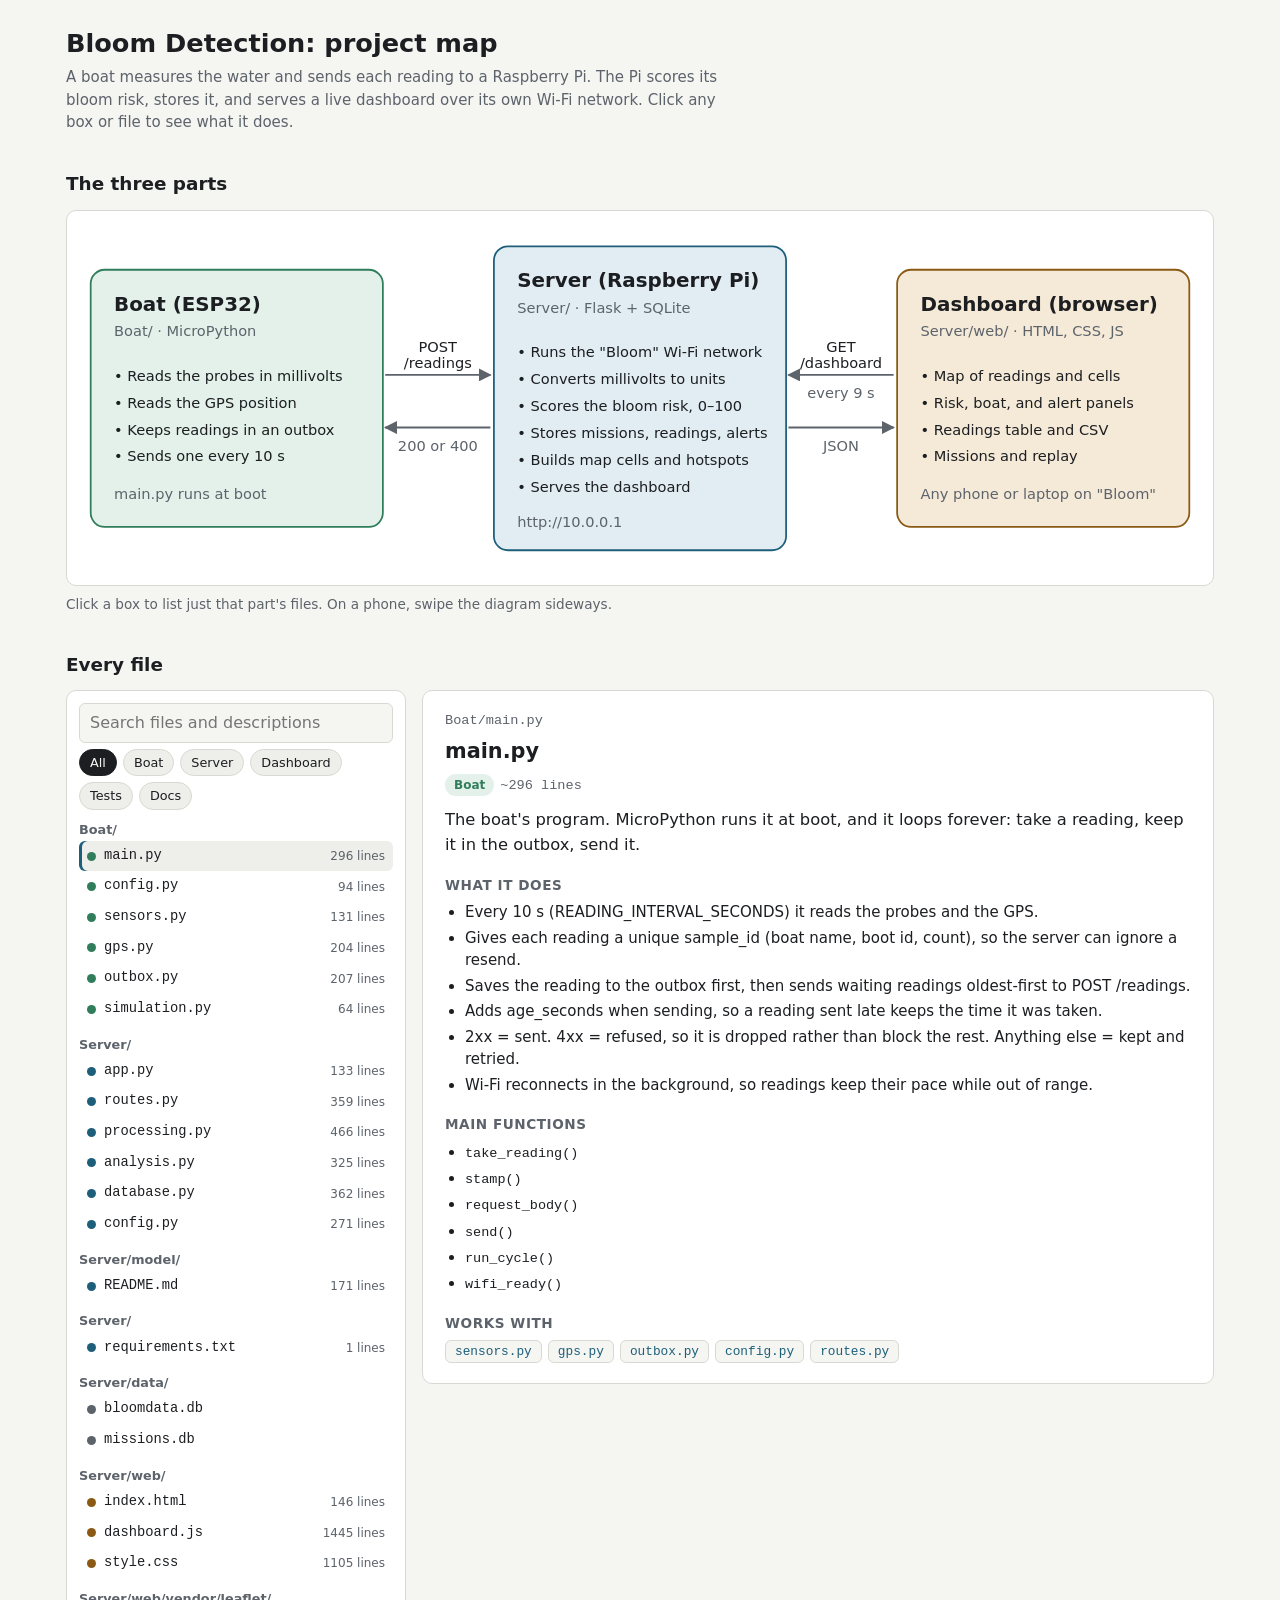
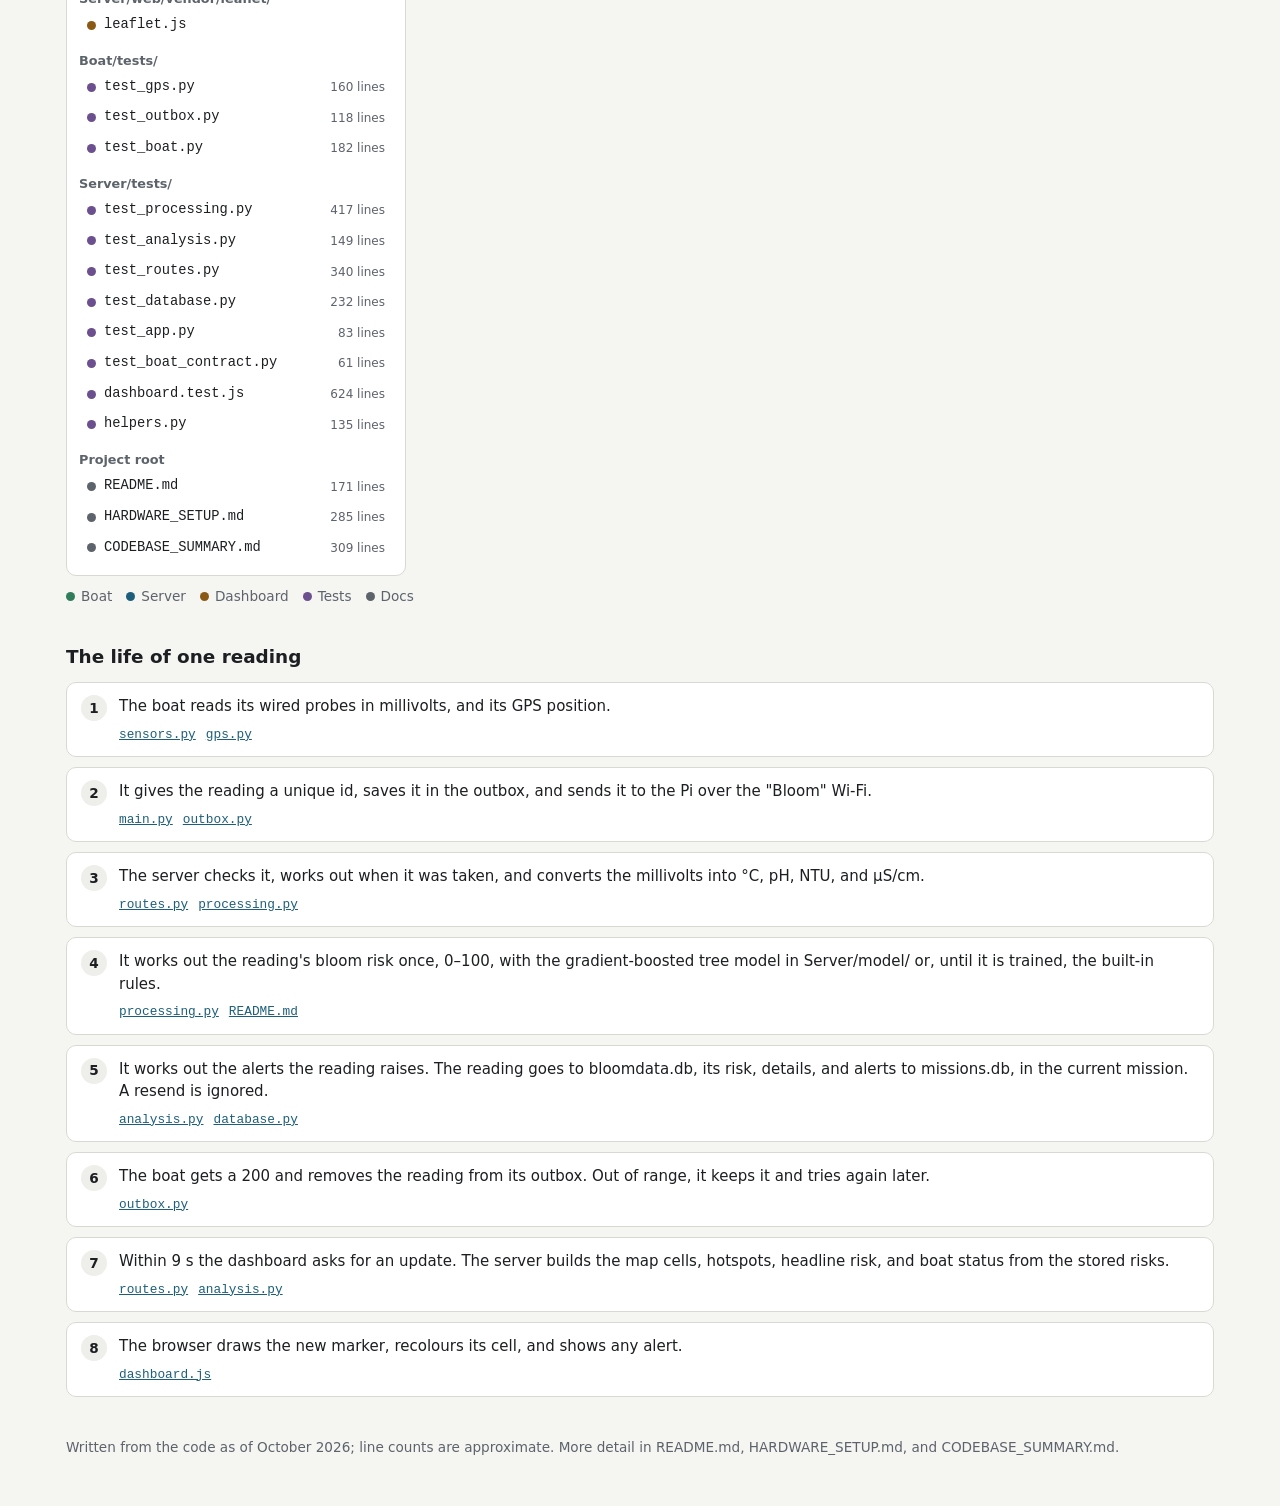
==== project-structure.html @ 7b78dfbe "Initial commit" ====
<!doctype html>
<html lang="en">
<head>
<meta charset="utf-8">
<meta name="viewport" content="width=device-width, initial-scale=1">
<meta name="color-scheme" content="light dark">
<title>Bloom Detection Map</title>
<style>
:root {
    --bg: #f5f5f2;
    --surface: #ffffff;
    --surface-2: #eeeeea;
    --text: #1c1e21;
    --muted: #5d636b;
    --line: #d9d9d3;
    --accent: #1d5f7a;
    --boat: #2f7d5b;
    --boat-bg: #e3f1ea;
    --server: #1d5f7a;
    --server-bg: #e1edf3;
    --front: #8a5a14;
    --front-bg: #f5ead8;
    --test: #6b4f8f;
    --test-bg: #ece6f3;
    --doc: #5d636b;
    --doc-bg: #ececea;
    --warn: #a33b32;
}
@media (prefers-color-scheme: dark) {
    :root {
        --bg: #16181b;
        --surface: #1f2226;
        --surface-2: #2a2e33;
        --text: #e7e8ea;
        --muted: #9aa1a9;
        --line: #353a40;
        --accent: #6fb3d2;
        --boat: #6cc49b;
        --boat-bg: #1d3329;
        --server: #6fb3d2;
        --server-bg: #1b2d36;
        --front: #e0ae62;
        --front-bg: #372b19;
        --test: #b79be0;
        --test-bg: #2c2538;
        --doc: #aab0b7;
        --doc-bg: #2a2d31;
        --warn: #e8857c;
    }
}
* { box-sizing: border-box; }
body {
    margin: 0;
    background: var(--bg);
    color: var(--text);
    font: 15px/1.5 system-ui, -apple-system, "Segoe UI", Roboto, sans-serif;
}
main { max-width: 1180px; margin: 0 auto; padding: 24px 16px 48px; }
h1 { font-size: 1.6rem; margin: 0 0 4px; }
h2 { font-size: 1.15rem; margin: 36px 0 12px; }
p.lead { color: var(--muted); margin: 0; max-width: 70ch; }
code { font-family: ui-monospace, "Cascadia Code", Consolas, monospace; font-size: 0.9em; }

/* System diagram */
.diagram {
    background: var(--surface);
    border: 1px solid var(--line);
    border-radius: 10px;
    padding: 12px;
    overflow-x: auto;
}
.diagram svg { width: 100%; height: auto; display: block; }
.diagram .node { cursor: pointer; }
.diagram .node rect { stroke-width: 1.5; transition: stroke-width 0.15s; }
.diagram .node:hover rect, .diagram .node:focus rect { stroke-width: 3; }
.diagram .node:focus { outline: none; }
.diagram text { font-family: system-ui, sans-serif; }
.diagram .title { font-size: 17px; font-weight: 600; fill: var(--text); }
.diagram .sub { font-size: 12.5px; fill: var(--muted); }
.diagram .label { font-size: 12.5px; fill: var(--text); }
.diagram .arrow { stroke: var(--muted); stroke-width: 1.6; fill: none; }
.hint { color: var(--muted); font-size: 0.85rem; margin: 8px 0 0; }

/* Explorer */
.explorer {
    display: grid;
    grid-template-columns: minmax(260px, 340px) 1fr;
    gap: 16px;
    align-items: start;
}
.tree, .detail {
    background: var(--surface);
    border: 1px solid var(--line);
    border-radius: 10px;
}
.tree { padding: 12px; }
.tree-tools { display: flex; flex-wrap: wrap; gap: 6px; margin-bottom: 10px; }
.tree-tools input {
    flex: 1 1 100%;
    font: inherit;
    font-size: 16px;
    padding: 7px 10px;
    border: 1px solid var(--line);
    border-radius: 6px;
    background: var(--bg);
    color: var(--text);
}
.filters { display: flex; flex-wrap: wrap; gap: 6px; }
.chip {
    font: inherit;
    font-size: 0.8rem;
    padding: 3px 10px;
    border-radius: 999px;
    border: 1px solid var(--line);
    background: var(--surface-2);
    color: var(--text);
    cursor: pointer;
}
.chip[aria-pressed="true"] { background: var(--text); color: var(--bg); border-color: var(--text); }
.folder { margin: 10px 0 2px; font-size: 0.8rem; font-weight: 600; color: var(--muted); }
.folder:first-child { margin-top: 0; }
.file {
    display: flex;
    align-items: center;
    gap: 8px;
    width: 100%;
    text-align: left;
    font: inherit;
    font-size: 0.92rem;
    padding: 5px 8px;
    border: 0;
    border-radius: 6px;
    background: none;
    color: var(--text);
    cursor: pointer;
}
.file:hover { background: var(--surface-2); }
.file[aria-current="true"] { background: var(--surface-2); box-shadow: inset 3px 0 0 var(--accent); }
.file .name { font-family: ui-monospace, Consolas, monospace; font-size: 0.86rem; flex: 1; }
.file .lines { color: var(--muted); font-size: 0.75rem; }
.dot { width: 9px; height: 9px; border-radius: 50%; flex: none; }
.empty { color: var(--muted); font-size: 0.9rem; padding: 8px; }

.detail { padding: 20px 22px; position: sticky; top: 12px; }
.detail .path { font-family: ui-monospace, Consolas, monospace; font-size: 0.85rem; color: var(--muted); word-break: break-all; }
.detail h3 { margin: 4px 0 6px; font-size: 1.3rem; }
.tag {
    display: inline-block;
    font-size: 0.75rem;
    font-weight: 600;
    padding: 2px 9px;
    border-radius: 999px;
    margin-right: 6px;
}
.detail .summary { font-size: 1.02rem; margin: 12px 0; }
.detail h4 { margin: 18px 0 6px; font-size: 0.85rem; text-transform: uppercase; letter-spacing: 0.04em; color: var(--muted); }
.detail ul { margin: 0; padding-left: 20px; }
.detail li { margin: 3px 0; }
.links { display: flex; flex-wrap: wrap; gap: 6px; }
.links button {
    font-family: ui-monospace, Consolas, monospace;
    font-size: 0.8rem;
    padding: 3px 9px;
    border-radius: 6px;
    border: 1px solid var(--line);
    background: var(--bg);
    color: var(--accent);
    cursor: pointer;
}
.note { border-left: 3px solid var(--warn); padding: 6px 10px; background: var(--surface-2); border-radius: 0 6px 6px 0; font-size: 0.92rem; margin-top: 14px; }

/* Journey */
.journey { list-style: none; margin: 0; padding: 0; display: grid; gap: 10px; counter-reset: step; }
.journey li {
    counter-increment: step;
    background: var(--surface);
    border: 1px solid var(--line);
    border-radius: 10px;
    padding: 12px 14px 12px 52px;
    position: relative;
}
.journey li::before {
    content: counter(step);
    position: absolute;
    left: 14px;
    top: 12px;
    width: 26px;
    height: 26px;
    border-radius: 50%;
    display: grid;
    place-items: center;
    font-weight: 600;
    font-size: 0.85rem;
    background: var(--surface-2);
}
.journey .where { margin-top: 4px; }
.journey .where button {
    font-family: ui-monospace, Consolas, monospace;
    font-size: 0.8rem;
    border: 0;
    padding: 0;
    background: none;
    color: var(--accent);
    cursor: pointer;
    text-decoration: underline;
    margin-right: 10px;
}

.legend { display: flex; flex-wrap: wrap; gap: 14px; margin-top: 10px; font-size: 0.85rem; color: var(--muted); }
.legend span { display: inline-flex; align-items: center; gap: 6px; }

footer { margin-top: 40px; color: var(--muted); font-size: 0.85rem; }

@media (max-width: 760px) {
    .diagram svg { min-width: 720px; }
    .explorer { grid-template-columns: 1fr; }
    .detail { position: static; padding: 16px; }
    .journey li { padding-left: 46px; }
}
</style>
</head>
<body>
<main>
    <h1>Bloom Detection: project map</h1>
    <p class="lead">A boat measures the water and sends each reading to a Raspberry Pi. The Pi scores its bloom risk, stores it, and serves a live dashboard over its own Wi-Fi network. Click any box or file to see what it does.</p>

    <h2>The three parts</h2>
    <div class="diagram">
        <svg viewBox="0 0 960 300" role="img" aria-label="The boat posts readings to the Raspberry Pi server; the browser asks the server for the dashboard">
            <defs>
                <marker id="arrowhead" viewBox="0 0 10 10" refX="9" refY="5" markerWidth="7" markerHeight="7" orient="auto-start-reverse">
                    <path d="M0,0 L10,5 L0,10 z" fill="var(--muted)"></path>
                </marker>
            </defs>

            <g class="node" data-part="boat" tabindex="0" role="button" aria-label="Show the boat's files">
                <rect x="10" y="40" width="250" height="220" rx="12" fill="var(--boat-bg)" stroke="var(--boat)"></rect>
                <text x="30" y="75" class="title">Boat (ESP32)</text>
                <text x="30" y="97" class="sub">Boat/ · MicroPython</text>
                <text x="30" y="135" class="label">• Reads the probes in millivolts</text>
                <text x="30" y="158" class="label">• Reads the GPS position</text>
                <text x="30" y="181" class="label">• Keeps readings in an outbox</text>
                <text x="30" y="204" class="label">• Sends one every 10 s</text>
                <text x="30" y="236" class="sub">main.py runs at boot</text>
            </g>

            <g class="node" data-part="server" tabindex="0" role="button" aria-label="Show the server's files">
                <rect x="355" y="20" width="250" height="260" rx="12" fill="var(--server-bg)" stroke="var(--server)"></rect>
                <text x="375" y="55" class="title">Server (Raspberry Pi)</text>
                <text x="375" y="77" class="sub">Server/ · Flask + SQLite</text>
                <text x="375" y="115" class="label">• Runs the "Bloom" Wi-Fi network</text>
                <text x="375" y="138" class="label">• Converts millivolts to units</text>
                <text x="375" y="161" class="label">• Scores the bloom risk, 0–100</text>
                <text x="375" y="184" class="label">• Stores missions, readings, alerts</text>
                <text x="375" y="207" class="label">• Builds map cells and hotspots</text>
                <text x="375" y="230" class="label">• Serves the dashboard</text>
                <text x="375" y="260" class="sub">http://10.0.0.1</text>
            </g>

            <g class="node" data-part="front" tabindex="0" role="button" aria-label="Show the dashboard's files">
                <rect x="700" y="40" width="250" height="220" rx="12" fill="var(--front-bg)" stroke="var(--front)"></rect>
                <text x="720" y="75" class="title">Dashboard (browser)</text>
                <text x="720" y="97" class="sub">Server/web/ · HTML, CSS, JS</text>
                <text x="720" y="135" class="label">• Map of readings and cells</text>
                <text x="720" y="158" class="label">• Risk, boat, and alert panels</text>
                <text x="720" y="181" class="label">• Readings table and CSV</text>
                <text x="720" y="204" class="label">• Missions and replay</text>
                <text x="720" y="236" class="sub">Any phone or laptop on "Bloom"</text>
            </g>

            <path class="arrow" d="M262,130 L352,130" marker-end="url(#arrowhead)"></path>
            <text x="307" y="110" class="label" text-anchor="middle">POST</text>
            <text x="307" y="124" class="label" text-anchor="middle">/readings</text>
            <path class="arrow" d="M352,175 L262,175" marker-end="url(#arrowhead)"></path>
            <text x="307" y="195" class="sub" text-anchor="middle">200 or 400</text>

            <path class="arrow" d="M697,130 L607,130" marker-end="url(#arrowhead)"></path>
            <text x="652" y="110" class="label" text-anchor="middle">GET</text>
            <text x="652" y="124" class="label" text-anchor="middle">/dashboard</text>
            <text x="652" y="150" class="sub" text-anchor="middle">every 9 s</text>
            <path class="arrow" d="M607,175 L697,175" marker-end="url(#arrowhead)"></path>
            <text x="652" y="195" class="sub" text-anchor="middle">JSON</text>
        </svg>
    </div>
    <p class="hint">Click a box to list just that part's files. On a phone, swipe the diagram sideways.</p>

    <h2>Every file</h2>
    <div class="explorer">
        <nav class="tree" aria-label="Project files">
            <div class="tree-tools">
                <input type="search" id="search" placeholder="Search files and descriptions" aria-label="Search files">
                <div class="filters" id="filters"></div>
            </div>
            <div id="fileList"></div>
        </nav>
        <article class="detail" id="detail" aria-live="polite"></article>
    </div>
    <div class="legend" id="legend"></div>

    <h2>The life of one reading</h2>
    <ol class="journey" id="journey"></ol>

    <footer>Written from the code as of October 2026; line counts are approximate. More detail in README.md, HARDWARE_SETUP.md, and CODEBASE_SUMMARY.md.</footer>
</main>

<script>
const PARTS = {
    boat: { label: "Boat", color: "var(--boat)", bg: "var(--boat-bg)" },
    server: { label: "Server", color: "var(--server)", bg: "var(--server-bg)" },
    front: { label: "Dashboard", color: "var(--front)", bg: "var(--front-bg)" },
    test: { label: "Tests", color: "var(--test)", bg: "var(--test-bg)" },
    doc: { label: "Docs", color: "var(--doc)", bg: "var(--doc-bg)" },
};

const FILES = [
    // Boat
    {
        path: "Boat/main.py", part: "boat", lines: 296,
        summary: "The boat's program. MicroPython runs it at boot, and it loops forever: take a reading, keep it in the outbox, send it.",
        details: [
            "Every 10 s (READING_INTERVAL_SECONDS) it reads the probes and the GPS.",
            "Gives each reading a unique sample_id (boat name, boot id, count), so the server can ignore a resend.",
            "Saves the reading to the outbox first, then sends waiting readings oldest-first to POST /readings.",
            "Adds age_seconds when sending, so a reading sent late keeps the time it was taken.",
            "2xx = sent. 4xx = refused, so it is dropped rather than block the rest. Anything else = kept and retried.",
            "Wi-Fi reconnects in the background, so readings keep their pace while out of range.",
        ],
        key: ["take_reading()", "stamp()", "request_body()", "send()", "run_cycle()", "wifi_ready()"],
        links: ["Boat/sensors.py", "Boat/gps.py", "Boat/outbox.py", "Boat/config.py", "Server/routes.py"],
    },
    {
        path: "Boat/config.py", part: "boat", lines: 94,
        summary: "Every boat setting, each with a comment, edited by hand before copying to the board.",
        details: [
            "DEVICE_NAME, the Wi-Fi network and password, SERVER_URL.",
            "How often to take a reading, HTTP and Wi-Fi timing, and how much of each interval may go on sending a backlog.",
            "How much the outbox may hold, and its batch size.",
            "PROBES: which probe is on which ADS1115 input (only connected probes are listed), and the ADC's range and speed.",
            "The GPS pins, and SIMULATE_HARDWARE for bench demos (ships False) with its pond-sized simulated track.",
        ],
        note: "GPS_RX_PIN and GPS_TX_PIN ship unset. Until they are set, readings have no position.",
        links: ["Boat/main.py", "Boat/sensors.py", "Boat/gps.py", "Server/config.py"],
    },
    {
        path: "Boat/sensors.py", part: "boat", lines: 131,
        summary: "The water probes: one millivolt value per wired probe, read through the ADS1115 boards.",
        details: [
            "Contains a small ADS1115 driver that starts one conversion and waits for it to finish.",
            "Reads each probe on its own: one that does not answer is left out of the reading (status \"partial\") instead of losing the rest.",
            "Never converts units; the server does that, so calibration never needs a reflash.",
        ],
        key: ["read_probes()", "ADS1115.read_volts()"],
        links: ["Boat/main.py", "Boat/config.py"],
    },
    {
        path: "Boat/gps.py", part: "boat", lines: 204,
        summary: "The GPS: turns NMEA sentences from the UART into a position.",
        details: [
            "Throws away data buffered since the last reading, and pieces lines split across reads back together.",
            "Accepts only GGA or RMC sentences with a valid checksum, a satellite lock, and in-range coordinates.",
            "A fix lost under a minute ago is reused and marked stale; after that, readings go without a position.",
            "Reports fix, stale, no_fix, or unavailable (pins not set, or the UART failed).",
        ],
        key: ["read_position()", "parse_sentence()"],
        links: ["Boat/main.py", "Boat/config.py"],
    },
    {
        path: "Boat/outbox.py", part: "boat", lines: 207,
        summary: "Readings saved on the board's flash until the server has them.",
        details: [
            "One JSON reading per line, oldest first.",
            "Sends a batch at a time (OUTBOX_BATCH_SIZE, 25), within a time budget, so a long backlog never delays new readings.",
            "Stops at the first failure and rewrites the file only after progress, to spare the flash.",
            "Capped at OUTBOX_MAX_BYTES (512 KB), dropping the oldest first.",
            "recover() repairs a rewrite cut short by a power cut.",
        ],
        key: ["add()", "send_all()", "count()", "recover()"],
        links: ["Boat/main.py"],
    },
    {
        path: "Boat/simulation.py", part: "boat", lines: 64,
        summary: "Fake probe voltages and a track wandering around a pond about 24 m across, for bench demos with no hardware.",
        details: ["Used only when SIMULATE_HARDWARE is True; the dashboard marks those readings as simulated.", "Where the track is, and how big, is set in Boat/config.py."],
        links: ["Boat/main.py"],
    },

    // Server
    {
        path: "Server/app.py", part: "server", lines: 133,
        summary: "Start here: the program that runs the server. On the Raspberry Pi it also runs the boat's Wi-Fi network.",
        details: [
            "sudo python3 Server/app.py on the Pi: names it rp (so the dashboard is also at http://rp.local) and creates the \"Bloom\" access point at 10.0.0.1, open unless BLOOM_WIFI_PASSWORD is set.",
            "python3 Server/app.py --dev on any computer: no network changes, and the dashboard at http://localhost:5000.",
            "Opens the database, loads the trained model (or the built-in rules), opens this run's mission, and serves routes.py.",
            "Takes the network down when it stops: Ctrl-C, systemctl stop, or the dashboard's Shut down button.",
        ],
        key: ["main()", "prepare()", "start_access_point()"],
        links: ["Server/routes.py", "Server/config.py", "Server/processing.py", "Server/database.py"],
    },
    {
        path: "Server/routes.py", part: "server", lines: 359,
        summary: "Every URL the boat and the dashboard use, and exactly what each one answers.",
        details: [
            "POST /readings: processing.py checks and scores the reading, analysis.py works out its alerts, database.py stores both.",
            "GET /dashboard (and /missions/<id>/dashboard): everything the dashboard shows, in one JSON document.",
            "GET /missions/<id>/replay/<reading>: the cells, hotspots, headline, and alerts as they stood at one reading, for replay.",
            "GET and POST /missions, POST /missions/end.",
            "GET /missions/<id>/readings.csv: every reading with its cell and raw millivolts, streamed.",
            "POST /alerts/<id>/acknowledge and /alerts/acknowledge.",
            "GET /model, POST /model/reload, POST /shutdown.",
            "GET /config.js: the dashboard's settings from config.py, loaded by the page before dashboard.js.",
            "Every error comes back as JSON.",
        ],
        key: ["post_reading()", "get_dashboard()", "dashboard_document()", "csv_lines()"],
        links: ["Server/processing.py", "Server/analysis.py", "Server/database.py", "Server/web/dashboard.js"],
    },
    {
        path: "Server/processing.py", part: "server", lines: 466,
        summary: "Everything that happens to a reading when it arrives: checked, converted to units, and scored, once.",
        details: [
            "Refuses a payload it cannot use with HTTP 400 and the reason.",
            "Converts millivolts into °C, pH, NTU, and µS/cm (and mg/L for nitrate and ammonium once wired). The time it was taken is now minus age_seconds.",
            "The bloom risk, 0–100: from the trained model in Server/model/ when there is one, else from the built-in rules.",
            "The rules take a weighted average of how far each probe is into its risky range; a missing probe is left out, and too little evidence scales the risk down.",
            "The trained model is a gradient-boosted tree classifier (XGBoost, LightGBM, or scikit-learn) saved with joblib, described by model.json. Missing probes reach it as NaN, which trees handle.",
            "A model that cannot load, or fails on a reading, leaves the rules scoring; every row records what scored it.",
        ],
        key: ["process()", "to_units()", "score()", "score_with_rules()", "load_model()"],
        links: ["Server/config.py", "Server/model/README.md", "Server/routes.py"],
    },
    {
        path: "Server/analysis.py", part: "server", lines: 325,
        summary: "What the stored readings add up to: risk levels, alerts, map cells, hotspots, and the headline.",
        details: [
            "Never scores anything: it reads the risk stored with each reading, so no two views can disagree.",
            "level() places a risk on the ladder; rollup() blends the mean with the peak for cells and the headline.",
            "alerts_for(): a bloom alert at High or Severe, quoting the reading's risk, and sensor alerts at their thresholds.",
            "Map cells: 5 m squares covering all the water crossed, each the roll-up of its readings: the state of the whole pond.",
            "Hotspots: High and Severe readings within 10 m of each other, gathered into circles 5 to 20 m in radius and ranked for revisiting; the first five are numbered on the map: where to sample next.",
            "overview(): the cells, hotspots, headline risk, and whether the boat is online, for the dashboard.",
        ],
        key: ["alerts_for()", "overview()", "build_cells()", "build_hotspots()", "level()", "rollup()"],
        links: ["Server/routes.py", "Server/config.py", "Server/processing.py"],
    },
    {
        path: "Server/database.py", part: "server", lines: 362,
        summary: "All storage, in two SQLite files: bloomdata.db (the readings alone, the training data) and missions.db (everything else).",
        details: [
            "Each reading goes to bloomdata.db, and its details (risk, sample_id, raw millivolts, ...) and alerts to missions.db under the same id, in one transaction: in both files or in neither.",
            "Reads join the two, so the rest of the server sees each reading whole.",
            "Exactly one mission is active; a reading that arrives with none active starts one.",
            "A reading whose sample_id is already stored is not stored again.",
            "Only the risk is stored; its level and colour are worked out from it, so they cannot drift.",
            "A sensor added to SENSORS gets its column on the next start.",
        ],
        key: ["save_reading()", "mission_readings()", "start_mission()", "mission_alerts()"],
        links: ["Server/routes.py", "Server/data/bloomdata.db", "Server/data/missions.db"],
    },
    {
        path: "Server/config.py", part: "server", lines: 271,
        summary: "Every server and dashboard setting, in one place.",
        details: [
            "Every number the server and the dashboard work with, each with a comment. What stays in the code are facts (the Earth's size, the pH scale, datasheets).",
            "SENSORS: one line per sensor with its label, unit, decimals, risk thresholds, weight, and alert threshold.",
            "Calibration: how each probe's millivolts become the units stored in bloomdata.db.",
            "RISK_LEVELS and the risk rules; the model's trial reading.",
            "Sizes on the water, set for ponds: 5 m cells, the map grid's spacings, hotspot sizes and priority, shading.",
            "The dashboard: zoom levels, how often it refreshes, alert and table page sizes, replay speed (sent to the browser as /config.js).",
            "The two database files, the web server, the Wi-Fi network (the password can also come from BLOOM_WIFI_PASSWORD).",
        ],
        links: ["Server/processing.py", "Server/analysis.py", "Boat/config.py"],
    },
    {
        path: "Server/model/README.md", part: "server", lines: 171,
        summary: "The project's model is a gradient-boosted tree classifier: how to train it, save it, and plug it in.",
        details: [
            "XGBoost, LightGBM, or scikit-learn's HistGradientBoostingClassifier, trained on a table and saved with joblib as bloom.joblib.",
            "model.json names the file and the inputs in training order.",
            "What the model is given (missing values are NaN), what it must answer (the probability of a bloom), getting it onto the Pi, and checking it took.",
        ],
        links: ["Server/processing.py"],
    },
    {
        path: "Server/requirements.txt", part: "server", lines: 1,
        summary: "The only package the server needs: Flask.",
        details: ["On the Pi, sudo apt install python3-flask does the same."],
        links: [],
    },
    {
        path: "Server/data/bloomdata.db", part: "doc", lines: null,
        summary: "The training data: every reading, and nothing else.",
        details: [
            "One table, readings: id, mission_id, taken_at, latitude, longitude, and each sensor's value in its unit.",
            "Copy it off the Pi and load it with pandas to train the model (Server/model/README.md).",
            "Created the first time the server runs, and git-ignored. Back it up with missions.db by copying the whole data/ folder.",
        ],
        links: ["Server/database.py", "Server/data/missions.db", "Server/model/README.md"],
    },
    {
        path: "Server/data/missions.db", part: "doc", lines: null,
        summary: "Everything around the readings, pointing at them by reading id: missions, reading details, and alerts.",
        details: [
            "missions: name, start and end, and the latitude the cells are sized for.",
            "reading_details: each reading's risk, confidence, drivers, scored_by, sample_id, device, arrival time, GPS and probe status, and raw millivolts.",
            "alerts: raised by readings, acknowledged from the dashboard.",
        ],
        links: ["Server/database.py", "Server/data/bloomdata.db"],
    },

    // Dashboard
    {
        path: "Server/web/index.html", part: "front", lines: 146,
        summary: "The dashboard page: header with mission controls, map, side panels, readings table, footer.",
        details: [],
        links: ["Server/web/dashboard.js", "Server/web/style.css"],
    },
    {
        path: "Server/web/dashboard.js", part: "front", lines: 1445,
        summary: "Everything the dashboard does.",
        details: [
            "Takes its settings (timings, page sizes, zoom levels) from /config.js, which the server builds from config.py; how things are drawn is one STYLE block at the top.",
            "Asks GET /dashboard every 9 s while the tab is visible.",
            "Draws the map layers: risk cells, readings, the boat's track, hotspots, revisit targets. No street map underneath, so nothing is downloaded; a metre grid (5 m right in close, coarser further out) and a scale bar give distances.",
            "Fills the risk, boat, and alert panels (alerts a page at a time), and acknowledges alerts.",
            "A searchable readings table whose columns sort on click, a third click clearing the sort (cards on a phone) and the CSV download.",
            "New and end mission (the picker names the running mission), past missions read-only.",
            "Replay: at each step it asks the server for the mission as it stood at that reading, so cells, hotspots, the headline, and alerts replay too.",
            "Takes the sensor list, the levels, and their colours from the server, and formats times in the viewer's own time zone.",
        ],
        links: ["Server/routes.py", "Server/web/index.html"],
    },
    {
        path: "Server/web/style.css", part: "front", lines: 1105,
        summary: "The dashboard's look: light and dark themes, phone layout, touch-sized controls.",
        details: [],
        links: ["Server/web/index.html"],
    },
    {
        path: "Server/web/vendor/leaflet/leaflet.js", part: "front", lines: null,
        summary: "The Leaflet 1.9.4 map library, kept locally so the dashboard works with no internet.",
        details: ["leaflet.css and images/ sit next to it. The dashboard uses no street-map tiles, so it never needs internet."],
        links: [],
    },

    // Tests
    { path: "Boat/tests/test_gps.py", part: "test", lines: 160, summary: "NMEA parsing, checksums, locks, split lines, stale fixes, a missing GPS.", details: ["Run with: cd Boat && python3 -m unittest discover -s tests"], links: ["Boat/gps.py"] },
    { path: "Boat/tests/test_outbox.py", part: "test", lines: 118, summary: "The outbox: order, outages, refused readings, the time budget, the size cap, power cuts.", details: [], links: ["Boat/outbox.py"] },
    { path: "Boat/tests/test_boat.py", part: "test", lines: 182, summary: "Config, probes failing one at a time, ADS1115 timing, what is sent, and how answers are handled.", details: [], links: ["Boat/main.py", "Boat/sensors.py"] },
    { path: "Server/tests/test_processing.py", part: "test", lines: 417, summary: "Every conversion and validation rule, the rules, and the model plug-in.", details: ["model.json mistakes, column order, missing values, and failures, plus real XGBoost, LightGBM, and scikit-learn gradient-boosted tree models when those are installed.", "Run with: cd Server && python3 -m unittest discover -s tests"], links: ["Server/processing.py"] },
    { path: "Server/tests/test_analysis.py", part: "test", lines: 149, summary: "Levels, roll-ups, alerts, cells, hotspots, the headline, and boat status.", details: [], links: ["Server/analysis.py"] },
    { path: "Server/tests/test_routes.py", part: "test", lines: 340, summary: "The HTTP API end to end, the dashboard document, the CSV, and that every view reads the one stored risk.", details: [], links: ["Server/routes.py"] },
    { path: "Server/tests/test_database.py", part: "test", lines: 232, summary: "Missions, resends, alerts, the grid latitude, new sensor columns, and the two files: bloomdata.db holds only measurements, and a reading lands in both or neither.", details: [], links: ["Server/database.py"] },
    { path: "Server/tests/test_app.py", part: "test", lines: 83, summary: "Starting up: --dev, the root check, and the Wi-Fi network going up and down (with every command mocked).", details: [], links: ["Server/app.py"] },
    { path: "Server/tests/test_boat_contract.py", part: "test", lines: 61, summary: "Runs the real boat code and checks the server accepts exactly what it sends.", details: [], links: ["Boat/config.py", "Server/config.py"] },
    { path: "Server/tests/dashboard.test.js", part: "test", lines: 624, summary: "dashboard.js in a fake page with a fake map.", details: ["Run with: cd Server && node --test"], links: ["Server/web/dashboard.js"] },
    { path: "Server/tests/helpers.py", part: "test", lines: 135, summary: "Shared set-up for the server tests: a scratch database, sample readings, a stand-in model.", details: [], links: [] },

    // Docs
    { path: "README.md", part: "doc", lines: 171, summary: "What the project is, what is where, how to run it, and how the risk works.", details: [], links: ["HARDWARE_SETUP.md", "CODEBASE_SUMMARY.md"] },
    { path: "HARDWARE_SETUP.md", part: "doc", lines: 285, summary: "Wiring, flashing the ESP32, calibrating, and running the Pi.", details: [], links: ["README.md"] },
    { path: "CODEBASE_SUMMARY.md", part: "doc", lines: 309, summary: "How the code works: the data flow, every file, the API, the database, the risk in detail.", details: [], links: ["README.md"] },
];

const JOURNEY = [
    { text: "The boat reads its wired probes in millivolts, and its GPS position.", files: ["Boat/sensors.py", "Boat/gps.py"] },
    { text: "It gives the reading a unique id, saves it in the outbox, and sends it to the Pi over the \"Bloom\" Wi-Fi.", files: ["Boat/main.py", "Boat/outbox.py"] },
    { text: "The server checks it, works out when it was taken, and converts the millivolts into °C, pH, NTU, and µS/cm.", files: ["Server/routes.py", "Server/processing.py"] },
    { text: "It works out the reading's bloom risk once, 0–100, with the gradient-boosted tree model in Server/model/ or, until it is trained, the built-in rules.", files: ["Server/processing.py", "Server/model/README.md"] },
    { text: "It works out the alerts the reading raises. The reading goes to bloomdata.db, its risk, details, and alerts to missions.db, in the current mission. A resend is ignored.", files: ["Server/analysis.py", "Server/database.py"] },
    { text: "The boat gets a 200 and removes the reading from its outbox. Out of range, it keeps it and tries again later.", files: ["Boat/outbox.py"] },
    { text: "Within 9 s the dashboard asks for an update. The server builds the map cells, hotspots, headline risk, and boat status from the stored risks.", files: ["Server/routes.py", "Server/analysis.py"] },
    { text: "The browser draws the new marker, recolours its cell, and shows any alert.", files: ["Server/web/dashboard.js"] },
];

const state = { query: "", part: null, selected: "Boat/main.py" };
const byPath = new Map(FILES.map((file) => [file.path, file]));

function el(tag, props = {}, children = []) {
    const node = document.createElement(tag);
    Object.assign(node, props);
    for (const child of [].concat(children)) {
        if (child != null) node.append(child);
    }
    return node;
}

function folderOf(path) {
    const cut = path.lastIndexOf("/");
    return cut < 0 ? "Project root" : path.slice(0, cut) + "/";
}

function fileName(path) {
    return path.slice(path.lastIndexOf("/") + 1);
}

function matches(file) {
    if (state.part && file.part !== state.part) return false;
    if (!state.query) return true;
    const haystack = [file.path, file.summary, ...(file.details || []), ...(file.key || [])].join(" ").toLowerCase();
    return haystack.includes(state.query);
}

function renderFilters() {
    const box = document.getElementById("filters");
    box.replaceChildren();
    const options = [[null, "All"], ...Object.entries(PARTS).map(([key, part]) => [key, part.label])];
    for (const [key, label] of options) {
        const chip = el("button", { type: "button", className: "chip", textContent: label });
        chip.setAttribute("aria-pressed", String(state.part === key));
        chip.addEventListener("click", () => setPart(key));
        box.append(chip);
    }
}

function renderList() {
    const list = document.getElementById("fileList");
    list.replaceChildren();
    const visible = FILES.filter(matches);
    if (!visible.length) {
        list.append(el("p", { className: "empty", textContent: "No files match." }));
        return;
    }
    let currentFolder = null;
    for (const file of visible) {
        const folder = folderOf(file.path);
        if (folder !== currentFolder) {
            currentFolder = folder;
            list.append(el("div", { className: "folder", textContent: folder }));
        }
        const dot = el("span", { className: "dot" });
        dot.style.background = PARTS[file.part].color;
        const button = el("button", { type: "button", className: "file" }, [
            dot,
            el("span", { className: "name", textContent: fileName(file.path) }),
            el("span", { className: "lines", textContent: file.lines ? file.lines + " lines" : "" }),
        ]);
        button.setAttribute("aria-current", String(file.path === state.selected));
        button.addEventListener("click", () => select(file.path, window.matchMedia("(max-width: 760px)").matches));
        list.append(button);
    }
}

function renderDetail() {
    const detail = document.getElementById("detail");
    const file = byPath.get(state.selected);
    detail.replaceChildren();
    if (!file) return;
    const part = PARTS[file.part];
    const tag = el("span", { className: "tag", textContent: part.label });
    tag.style.background = part.bg;
    tag.style.color = part.color;

    detail.append(
        el("div", { className: "path", textContent: file.path }),
        el("h3", { textContent: fileName(file.path) }),
        el("div", {}, [tag, file.lines ? el("span", { className: "path", textContent: "~" + file.lines + " lines" }) : null]),
        el("p", { className: "summary", textContent: file.summary }),
    );
    if (file.details && file.details.length) {
        detail.append(el("h4", { textContent: "What it does" }), el("ul", {}, file.details.map((item) => el("li", { textContent: item }))));
    }
    if (file.key && file.key.length) {
        detail.append(el("h4", { textContent: "Main functions" }), el("ul", {}, file.key.map((item) => el("li", {}, el("code", { textContent: item })))));
    }
    if (file.note) {
        detail.append(el("p", { className: "note", textContent: file.note }));
    }
    const links = (file.links || []).filter((path) => byPath.has(path));
    if (links.length) {
        const row = el("div", { className: "links" });
        for (const path of links) {
            const button = el("button", { type: "button", textContent: fileName(path), title: path });
            button.addEventListener("click", () => select(path, true));
            row.append(button);
        }
        detail.append(el("h4", { textContent: "Works with" }), row);
    }
}

function renderJourney() {
    const list = document.getElementById("journey");
    for (const step of JOURNEY) {
        const where = el("div", { className: "where" });
        for (const path of step.files) {
            const button = el("button", { type: "button", textContent: fileName(path), title: path });
            button.addEventListener("click", () => select(path, true));
            where.append(button);
        }
        list.append(el("li", {}, [el("div", { textContent: step.text }), where]));
    }
}

function renderLegend() {
    const legend = document.getElementById("legend");
    for (const part of Object.values(PARTS)) {
        const dot = el("span", { className: "dot" });
        dot.style.background = part.color;
        legend.append(el("span", {}, [dot, part.label]));
    }
}

function select(path, scroll) {
    state.selected = path;
    const file = byPath.get(path);
    if (file && !matches(file)) {
        state.part = null;
        state.query = "";
        document.getElementById("search").value = "";
        renderFilters();
    }
    renderList();
    renderDetail();
    if (scroll) document.getElementById("detail").scrollIntoView({ behavior: "smooth", block: "start" });
}

function setPart(part) {
    state.part = part;
    renderFilters();
    renderList();
    const first = FILES.find(matches);
    if (first && !matches(byPath.get(state.selected))) {
        state.selected = first.path;
        renderList();
        renderDetail();
    }
}

document.getElementById("search").addEventListener("input", (event) => {
    state.query = event.target.value.trim().toLowerCase();
    renderList();
});

for (const node of document.querySelectorAll(".diagram .node")) {
    const activate = () => {
        setPart(node.dataset.part);
        document.querySelector(".explorer").scrollIntoView({ behavior: "smooth", block: "start" });
    };
    node.addEventListener("click", activate);
    node.addEventListener("keydown", (event) => {
        if (event.key === "Enter" || event.key === " ") {
            event.preventDefault();
            activate();
        }
    });
}

renderFilters();
renderList();
renderDetail();
renderJourney();
renderLegend();
</script>
</body>
</html>
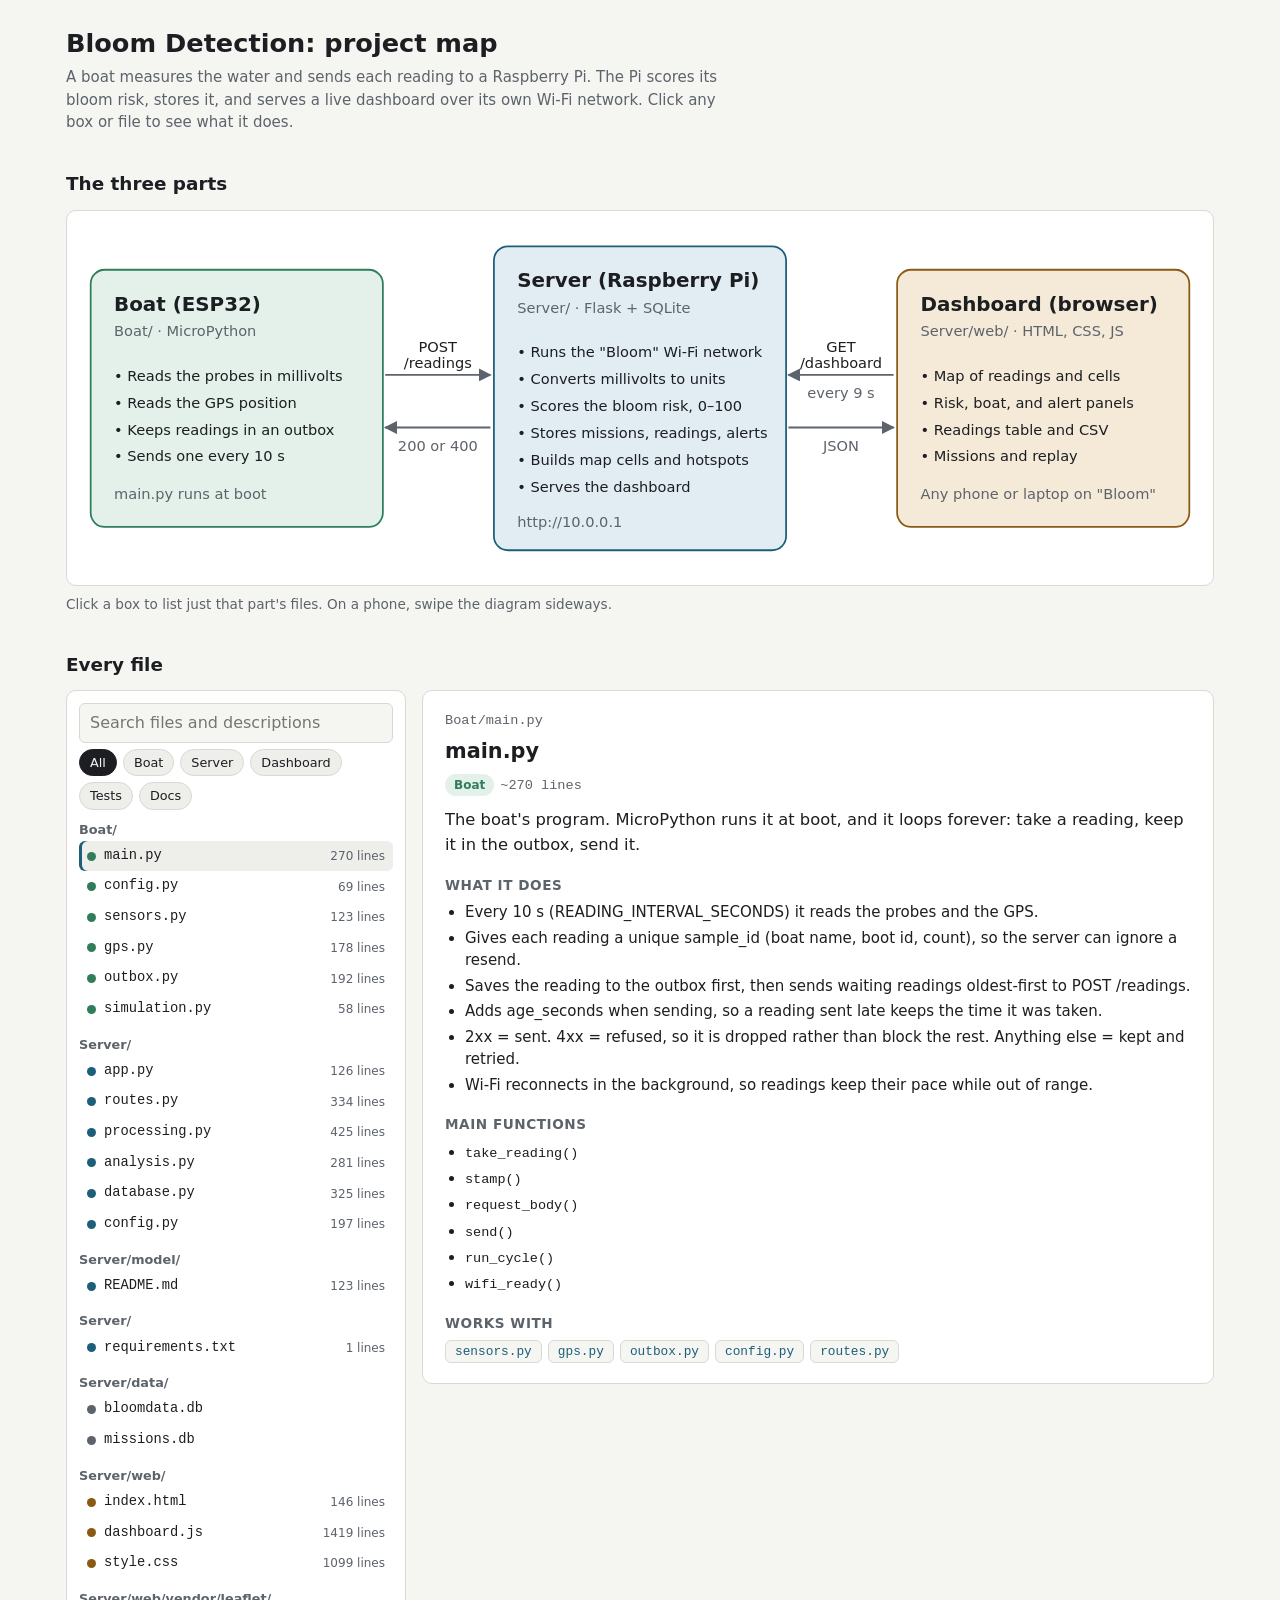
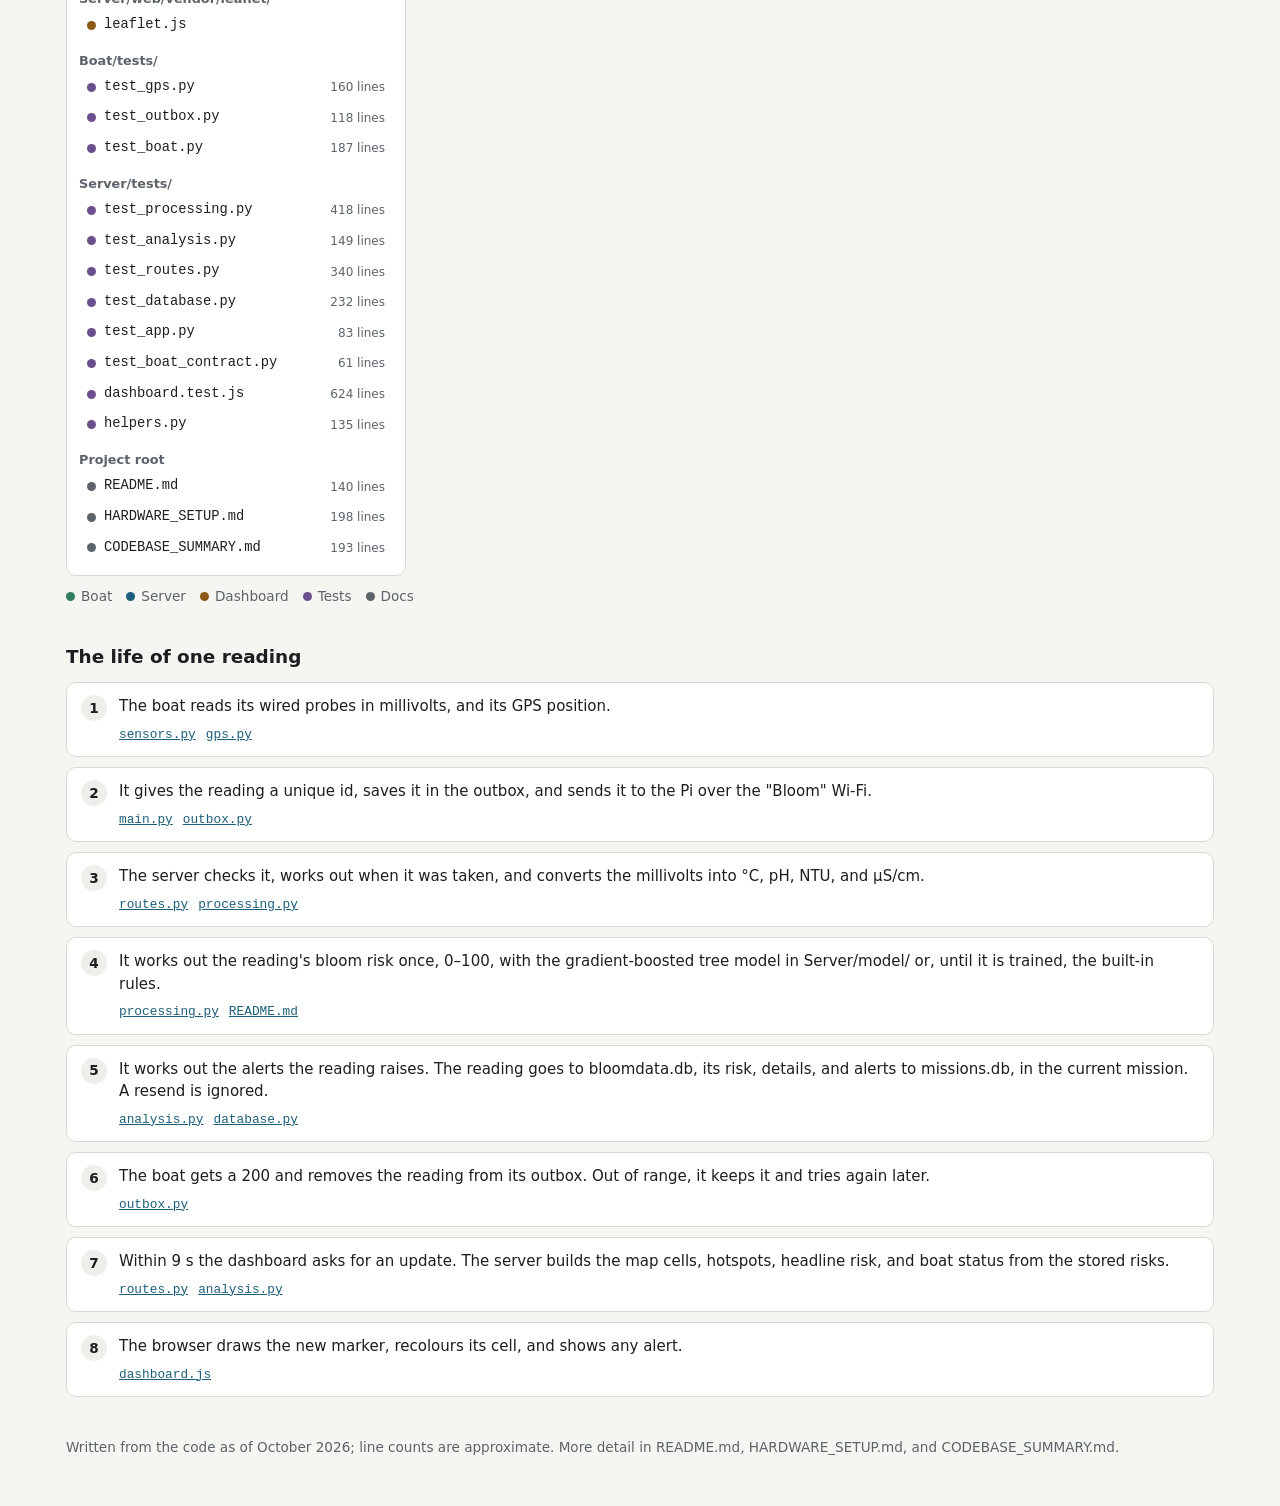
==== commit b6d8d5f0: "Updated outdated comments and readme files" ====
--- a/project-structure.html
+++ b/project-structure.html
@@ -315,7 +315,7 @@
 const FILES = [
     // Boat
     {
-        path: "Boat/main.py", part: "boat", lines: 296,
+        path: "Boat/main.py", part: "boat", lines: 270,
         summary: "The boat's program. MicroPython runs it at boot, and it loops forever: take a reading, keep it in the outbox, send it.",
         details: [
             "Every 10 s (READING_INTERVAL_SECONDS) it reads the probes and the GPS.",
@@ -329,20 +329,19 @@
         links: ["Boat/sensors.py", "Boat/gps.py", "Boat/outbox.py", "Boat/config.py", "Server/routes.py"],
     },
     {
-        path: "Boat/config.py", part: "boat", lines: 94,
+        path: "Boat/config.py", part: "boat", lines: 69,
         summary: "Every boat setting, each with a comment, edited by hand before copying to the board.",
         details: [
             "DEVICE_NAME, the Wi-Fi network and password, SERVER_URL.",
             "How often to take a reading, HTTP and Wi-Fi timing, and how much of each interval may go on sending a backlog.",
             "How much the outbox may hold, and its batch size.",
             "PROBES: which probe is on which ADS1115 input (only connected probes are listed), and the ADC's range and speed.",
-            "The GPS pins, and SIMULATE_HARDWARE for bench demos (ships False) with its pond-sized simulated track.",
-        ],
-        note: "GPS_RX_PIN and GPS_TX_PIN ship unset. Until they are set, readings have no position.",
+            "The GPS pins (GPIO 16 and 17), and SIMULATE_HARDWARE for bench demos (ships False) with its pond-sized simulated track.",
+        ],
         links: ["Boat/main.py", "Boat/sensors.py", "Boat/gps.py", "Server/config.py"],
     },
     {
-        path: "Boat/sensors.py", part: "boat", lines: 131,
+        path: "Boat/sensors.py", part: "boat", lines: 123,
         summary: "The water probes: one millivolt value per wired probe, read through the ADS1115 boards.",
         details: [
             "Contains a small ADS1115 driver that starts one conversion and waits for it to finish.",
@@ -353,7 +352,7 @@
         links: ["Boat/main.py", "Boat/config.py"],
     },
     {
-        path: "Boat/gps.py", part: "boat", lines: 204,
+        path: "Boat/gps.py", part: "boat", lines: 178,
         summary: "The GPS: turns NMEA sentences from the UART into a position.",
         details: [
             "Throws away data buffered since the last reading, and pieces lines split across reads back together.",
@@ -365,7 +364,7 @@
         links: ["Boat/main.py", "Boat/config.py"],
     },
     {
-        path: "Boat/outbox.py", part: "boat", lines: 207,
+        path: "Boat/outbox.py", part: "boat", lines: 192,
         summary: "Readings saved on the board's flash until the server has them.",
         details: [
             "One JSON reading per line, oldest first.",
@@ -378,7 +377,7 @@
         links: ["Boat/main.py"],
     },
     {
-        path: "Boat/simulation.py", part: "boat", lines: 64,
+        path: "Boat/simulation.py", part: "boat", lines: 58,
         summary: "Fake probe voltages and a track wandering around a pond about 24 m across, for bench demos with no hardware.",
         details: ["Used only when SIMULATE_HARDWARE is True; the dashboard marks those readings as simulated.", "Where the track is, and how big, is set in Boat/config.py."],
         links: ["Boat/main.py"],
@@ -386,7 +385,7 @@
 
     // Server
     {
-        path: "Server/app.py", part: "server", lines: 133,
+        path: "Server/app.py", part: "server", lines: 126,
         summary: "Start here: the program that runs the server. On the Raspberry Pi it also runs the boat's Wi-Fi network.",
         details: [
             "sudo python3 Server/app.py on the Pi: names it rp (so the dashboard is also at http://rp.local) and creates the \"Bloom\" access point at 10.0.0.1, open unless BLOOM_WIFI_PASSWORD is set.",
@@ -398,7 +397,7 @@
         links: ["Server/routes.py", "Server/config.py", "Server/processing.py", "Server/database.py"],
     },
     {
-        path: "Server/routes.py", part: "server", lines: 359,
+        path: "Server/routes.py", part: "server", lines: 334,
         summary: "Every URL the boat and the dashboard use, and exactly what each one answers.",
         details: [
             "POST /readings: processing.py checks and scores the reading, analysis.py works out its alerts, database.py stores both.",
@@ -415,11 +414,11 @@
         links: ["Server/processing.py", "Server/analysis.py", "Server/database.py", "Server/web/dashboard.js"],
     },
     {
-        path: "Server/processing.py", part: "server", lines: 466,
+        path: "Server/processing.py", part: "server", lines: 425,
         summary: "Everything that happens to a reading when it arrives: checked, converted to units, and scored, once.",
         details: [
             "Refuses a payload it cannot use with HTTP 400 and the reason.",
-            "Converts millivolts into °C, pH, NTU, and µS/cm (and mg/L for nitrate and ammonium once wired). The time it was taken is now minus age_seconds.",
+            "Converts millivolts into °C, pH, NTU, and µS/cm and mg/L (nitrate, ammonium). The time it was taken is now minus age_seconds.",
             "The bloom risk, 0–100: from the trained model in Server/model/ when there is one, else from the built-in rules.",
             "The rules take a weighted average of how far each probe is into its risky range; a missing probe is left out, and too little evidence scales the risk down.",
             "The trained model is a gradient-boosted tree classifier (XGBoost, LightGBM, or scikit-learn) saved with joblib, described by model.json. Missing probes reach it as NaN, which trees handle.",
@@ -429,7 +428,7 @@
         links: ["Server/config.py", "Server/model/README.md", "Server/routes.py"],
     },
     {
-        path: "Server/analysis.py", part: "server", lines: 325,
+        path: "Server/analysis.py", part: "server", lines: 281,
         summary: "What the stored readings add up to: risk levels, alerts, map cells, hotspots, and the headline.",
         details: [
             "Never scores anything: it reads the risk stored with each reading, so no two views can disagree.",
@@ -443,7 +442,7 @@
         links: ["Server/routes.py", "Server/config.py", "Server/processing.py"],
     },
     {
-        path: "Server/database.py", part: "server", lines: 362,
+        path: "Server/database.py", part: "server", lines: 325,
         summary: "All storage, in two SQLite files: bloomdata.db (the readings alone, the training data) and missions.db (everything else).",
         details: [
             "Each reading goes to bloomdata.db, and its details (risk, sample_id, raw millivolts, ...) and alerts to missions.db under the same id, in one transaction: in both files or in neither.",
@@ -457,7 +456,7 @@
         links: ["Server/routes.py", "Server/data/bloomdata.db", "Server/data/missions.db"],
     },
     {
-        path: "Server/config.py", part: "server", lines: 271,
+        path: "Server/config.py", part: "server", lines: 197,
         summary: "Every server and dashboard setting, in one place.",
         details: [
             "Every number the server and the dashboard work with, each with a comment. What stays in the code are facts (the Earth's size, the pH scale, datasheets).",
@@ -471,7 +470,7 @@
         links: ["Server/processing.py", "Server/analysis.py", "Boat/config.py"],
     },
     {
-        path: "Server/model/README.md", part: "server", lines: 171,
+        path: "Server/model/README.md", part: "server", lines: 123,
         summary: "The project's model is a gradient-boosted tree classifier: how to train it, save it, and plug it in.",
         details: [
             "XGBoost, LightGBM, or scikit-learn's HistGradientBoostingClassifier, trained on a table and saved with joblib as bloom.joblib.",
@@ -515,7 +514,7 @@
         links: ["Server/web/dashboard.js", "Server/web/style.css"],
     },
     {
-        path: "Server/web/dashboard.js", part: "front", lines: 1445,
+        path: "Server/web/dashboard.js", part: "front", lines: 1419,
         summary: "Everything the dashboard does.",
         details: [
             "Takes its settings (timings, page sizes, zoom levels) from /config.js, which the server builds from config.py; how things are drawn is one STYLE block at the top.",
@@ -530,7 +529,7 @@
         links: ["Server/routes.py", "Server/web/index.html"],
     },
     {
-        path: "Server/web/style.css", part: "front", lines: 1105,
+        path: "Server/web/style.css", part: "front", lines: 1099,
         summary: "The dashboard's look: light and dark themes, phone layout, touch-sized controls.",
         details: [],
         links: ["Server/web/index.html"],
@@ -545,8 +544,8 @@
     // Tests
     { path: "Boat/tests/test_gps.py", part: "test", lines: 160, summary: "NMEA parsing, checksums, locks, split lines, stale fixes, a missing GPS.", details: ["Run with: cd Boat && python3 -m unittest discover -s tests"], links: ["Boat/gps.py"] },
     { path: "Boat/tests/test_outbox.py", part: "test", lines: 118, summary: "The outbox: order, outages, refused readings, the time budget, the size cap, power cuts.", details: [], links: ["Boat/outbox.py"] },
-    { path: "Boat/tests/test_boat.py", part: "test", lines: 182, summary: "Config, probes failing one at a time, ADS1115 timing, what is sent, and how answers are handled.", details: [], links: ["Boat/main.py", "Boat/sensors.py"] },
-    { path: "Server/tests/test_processing.py", part: "test", lines: 417, summary: "Every conversion and validation rule, the rules, and the model plug-in.", details: ["model.json mistakes, column order, missing values, and failures, plus real XGBoost, LightGBM, and scikit-learn gradient-boosted tree models when those are installed.", "Run with: cd Server && python3 -m unittest discover -s tests"], links: ["Server/processing.py"] },
+    { path: "Boat/tests/test_boat.py", part: "test", lines: 187, summary: "Config, probes failing one at a time, ADS1115 timing, what is sent, and how answers are handled.", details: [], links: ["Boat/main.py", "Boat/sensors.py"] },
+    { path: "Server/tests/test_processing.py", part: "test", lines: 418, summary: "Every conversion and validation rule, the rules, and the model plug-in.", details: ["model.json mistakes, column order, missing values, and failures, plus real XGBoost, LightGBM, and scikit-learn gradient-boosted tree models when those are installed.", "Run with: cd Server && python3 -m unittest discover -s tests"], links: ["Server/processing.py"] },
     { path: "Server/tests/test_analysis.py", part: "test", lines: 149, summary: "Levels, roll-ups, alerts, cells, hotspots, the headline, and boat status.", details: [], links: ["Server/analysis.py"] },
     { path: "Server/tests/test_routes.py", part: "test", lines: 340, summary: "The HTTP API end to end, the dashboard document, the CSV, and that every view reads the one stored risk.", details: [], links: ["Server/routes.py"] },
     { path: "Server/tests/test_database.py", part: "test", lines: 232, summary: "Missions, resends, alerts, the grid latitude, new sensor columns, and the two files: bloomdata.db holds only measurements, and a reading lands in both or neither.", details: [], links: ["Server/database.py"] },
@@ -556,9 +555,9 @@
     { path: "Server/tests/helpers.py", part: "test", lines: 135, summary: "Shared set-up for the server tests: a scratch database, sample readings, a stand-in model.", details: [], links: [] },
 
     // Docs
-    { path: "README.md", part: "doc", lines: 171, summary: "What the project is, what is where, how to run it, and how the risk works.", details: [], links: ["HARDWARE_SETUP.md", "CODEBASE_SUMMARY.md"] },
-    { path: "HARDWARE_SETUP.md", part: "doc", lines: 285, summary: "Wiring, flashing the ESP32, calibrating, and running the Pi.", details: [], links: ["README.md"] },
-    { path: "CODEBASE_SUMMARY.md", part: "doc", lines: 309, summary: "How the code works: the data flow, every file, the API, the database, the risk in detail.", details: [], links: ["README.md"] },
+    { path: "README.md", part: "doc", lines: 140, summary: "What the project is, what is where, how to run it, and how the risk works.", details: [], links: ["HARDWARE_SETUP.md", "CODEBASE_SUMMARY.md"] },
+    { path: "HARDWARE_SETUP.md", part: "doc", lines: 198, summary: "Wiring, flashing the ESP32, calibrating, and running the Pi.", details: [], links: ["README.md"] },
+    { path: "CODEBASE_SUMMARY.md", part: "doc", lines: 193, summary: "How the code works: the data flow, every file, the API, the database, the risk in detail.", details: [], links: ["README.md"] },
 ];
 
 const JOURNEY = [
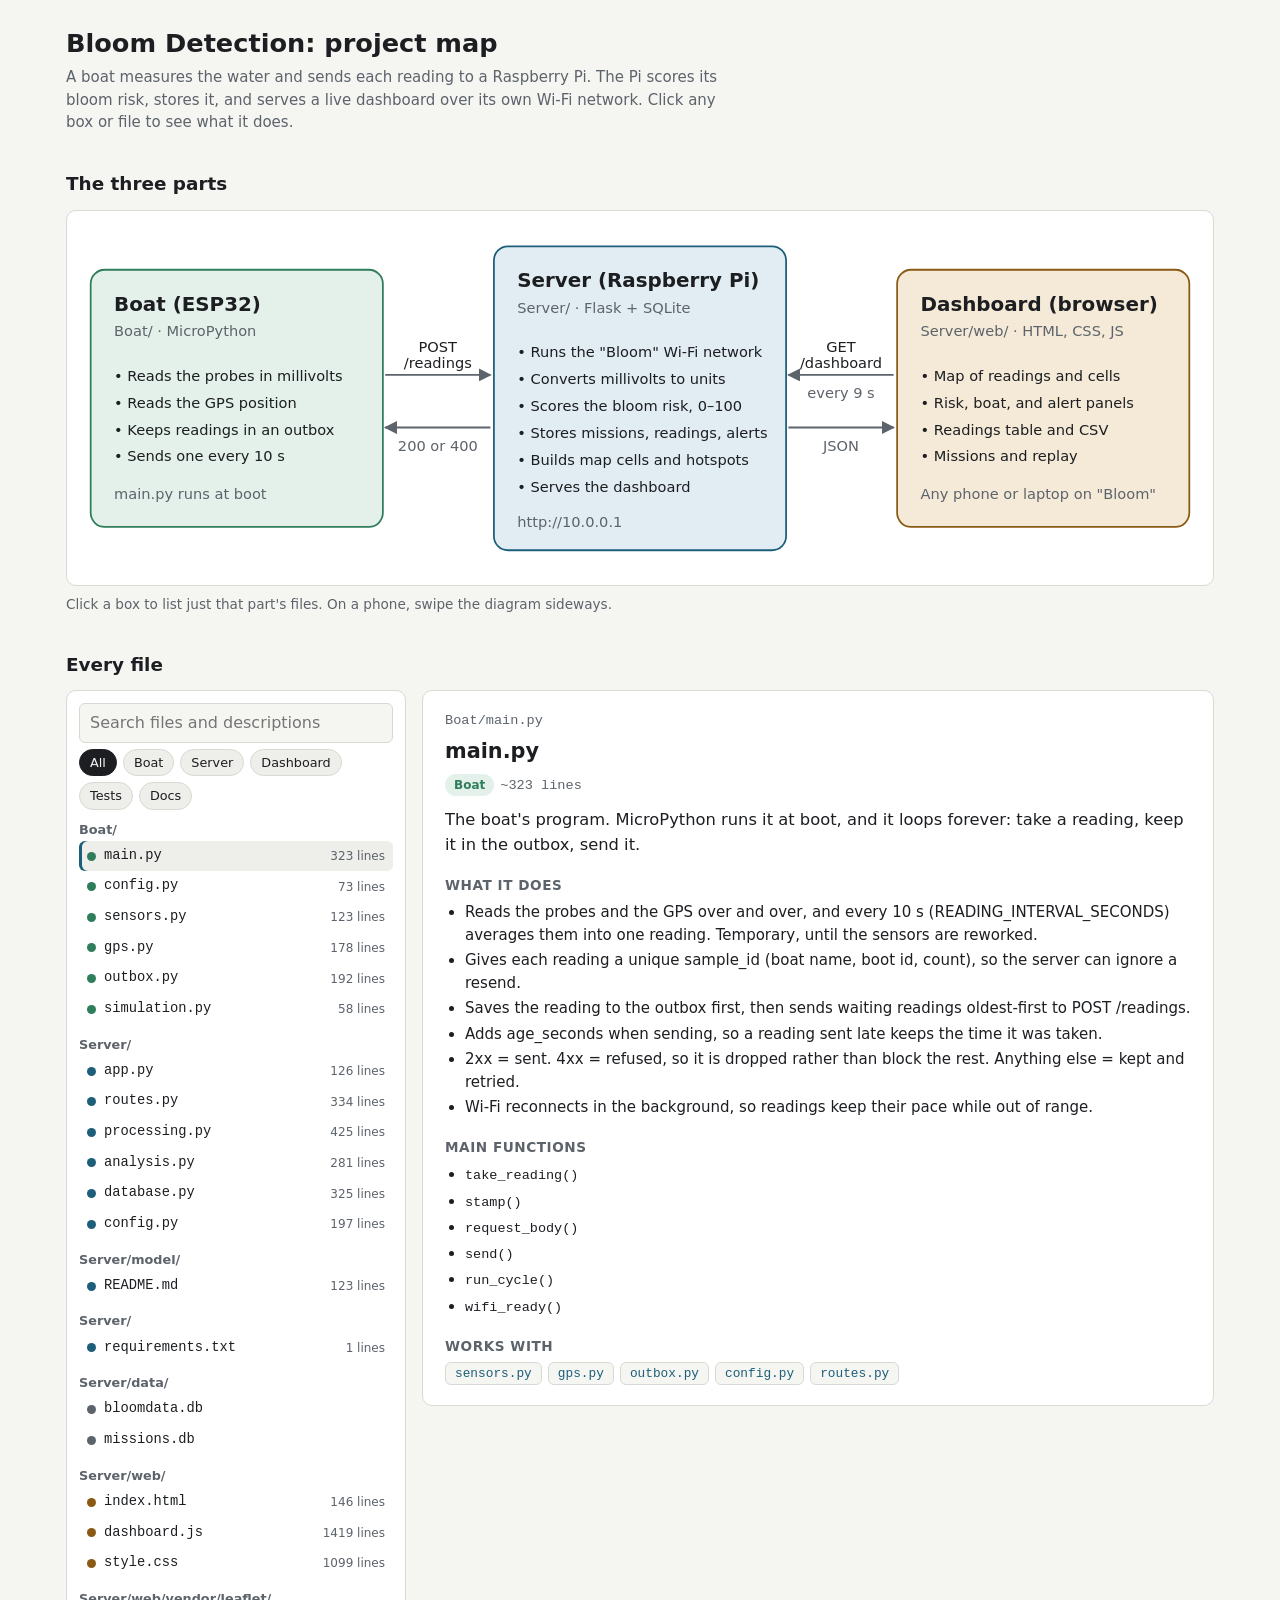
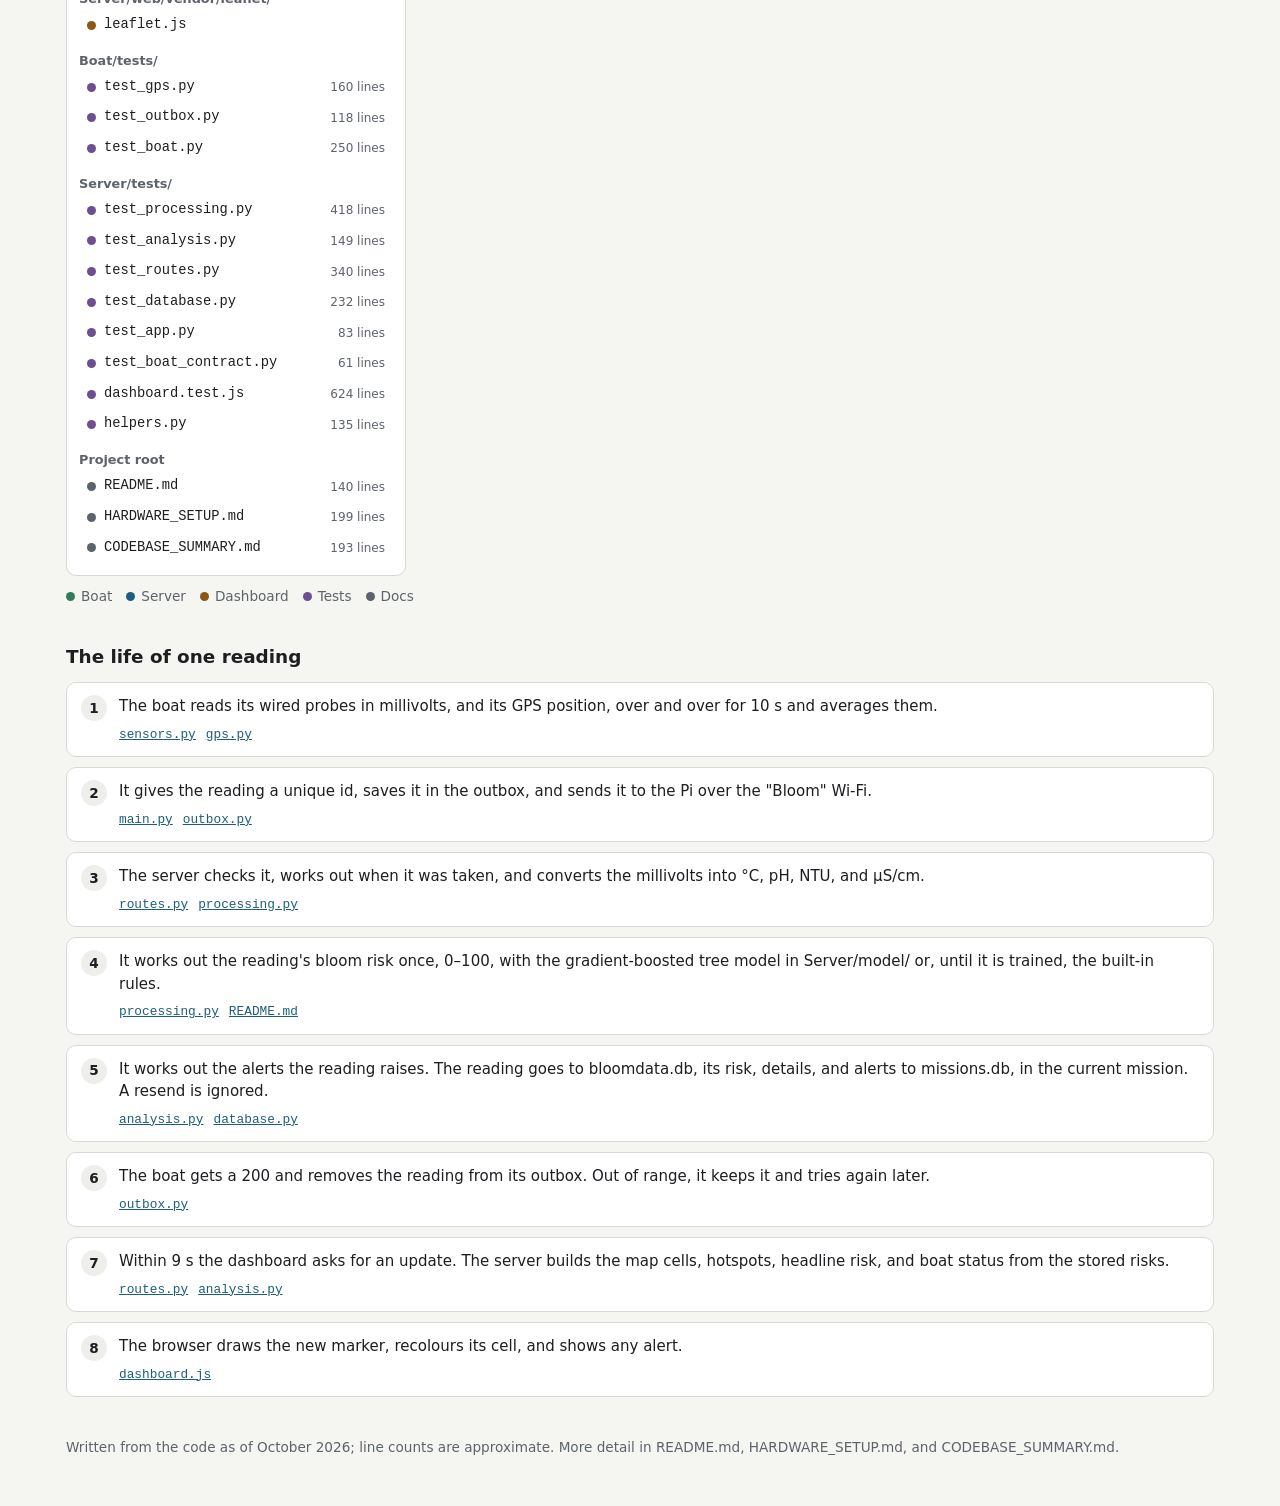
==== commit 997e2490: "updated documents and READMEs" ====
--- a/project-structure.html
+++ b/project-structure.html
@@ -315,10 +315,10 @@
 const FILES = [
     // Boat
     {
-        path: "Boat/main.py", part: "boat", lines: 270,
+        path: "Boat/main.py", part: "boat", lines: 323,
         summary: "The boat's program. MicroPython runs it at boot, and it loops forever: take a reading, keep it in the outbox, send it.",
         details: [
-            "Every 10 s (READING_INTERVAL_SECONDS) it reads the probes and the GPS.",
+            "Reads the probes and the GPS over and over, and every 10 s (READING_INTERVAL_SECONDS) averages them into one reading. Temporary, until the sensors are reworked.",
             "Gives each reading a unique sample_id (boat name, boot id, count), so the server can ignore a resend.",
             "Saves the reading to the outbox first, then sends waiting readings oldest-first to POST /readings.",
             "Adds age_seconds when sending, so a reading sent late keeps the time it was taken.",
@@ -329,11 +329,12 @@
         links: ["Boat/sensors.py", "Boat/gps.py", "Boat/outbox.py", "Boat/config.py", "Server/routes.py"],
     },
     {
-        path: "Boat/config.py", part: "boat", lines: 69,
+        path: "Boat/config.py", part: "boat", lines: 73,
         summary: "Every boat setting, each with a comment, edited by hand before copying to the board.",
         details: [
             "DEVICE_NAME, the Wi-Fi network and password, SERVER_URL.",
             "How often to take a reading, HTTP and Wi-Fi timing, and how much of each interval may go on sending a backlog.",
+            "The temporary averaging: the pause between probe passes and how often to read the GPS.",
             "How much the outbox may hold, and its batch size.",
             "PROBES: which probe is on which ADS1115 input (only connected probes are listed), and the ADC's range and speed.",
             "The GPS pins (GPIO 16 and 17), and SIMULATE_HARDWARE for bench demos (ships False) with its pond-sized simulated track.",
@@ -544,7 +545,7 @@
     // Tests
     { path: "Boat/tests/test_gps.py", part: "test", lines: 160, summary: "NMEA parsing, checksums, locks, split lines, stale fixes, a missing GPS.", details: ["Run with: cd Boat && python3 -m unittest discover -s tests"], links: ["Boat/gps.py"] },
     { path: "Boat/tests/test_outbox.py", part: "test", lines: 118, summary: "The outbox: order, outages, refused readings, the time budget, the size cap, power cuts.", details: [], links: ["Boat/outbox.py"] },
-    { path: "Boat/tests/test_boat.py", part: "test", lines: 187, summary: "Config, probes failing one at a time, ADS1115 timing, what is sent, and how answers are handled.", details: [], links: ["Boat/main.py", "Boat/sensors.py"] },
+    { path: "Boat/tests/test_boat.py", part: "test", lines: 250, summary: "Config, probes failing one at a time, ADS1115 timing, averaging, what is sent, and how answers are handled.", details: [], links: ["Boat/main.py", "Boat/sensors.py"] },
     { path: "Server/tests/test_processing.py", part: "test", lines: 418, summary: "Every conversion and validation rule, the rules, and the model plug-in.", details: ["model.json mistakes, column order, missing values, and failures, plus real XGBoost, LightGBM, and scikit-learn gradient-boosted tree models when those are installed.", "Run with: cd Server && python3 -m unittest discover -s tests"], links: ["Server/processing.py"] },
     { path: "Server/tests/test_analysis.py", part: "test", lines: 149, summary: "Levels, roll-ups, alerts, cells, hotspots, the headline, and boat status.", details: [], links: ["Server/analysis.py"] },
     { path: "Server/tests/test_routes.py", part: "test", lines: 340, summary: "The HTTP API end to end, the dashboard document, the CSV, and that every view reads the one stored risk.", details: [], links: ["Server/routes.py"] },
@@ -556,12 +557,12 @@
 
     // Docs
     { path: "README.md", part: "doc", lines: 140, summary: "What the project is, what is where, how to run it, and how the risk works.", details: [], links: ["HARDWARE_SETUP.md", "CODEBASE_SUMMARY.md"] },
-    { path: "HARDWARE_SETUP.md", part: "doc", lines: 198, summary: "Wiring, flashing the ESP32, calibrating, and running the Pi.", details: [], links: ["README.md"] },
+    { path: "HARDWARE_SETUP.md", part: "doc", lines: 199, summary: "Wiring, flashing the ESP32, calibrating, and running the Pi.", details: [], links: ["README.md"] },
     { path: "CODEBASE_SUMMARY.md", part: "doc", lines: 193, summary: "How the code works: the data flow, every file, the API, the database, the risk in detail.", details: [], links: ["README.md"] },
 ];
 
 const JOURNEY = [
-    { text: "The boat reads its wired probes in millivolts, and its GPS position.", files: ["Boat/sensors.py", "Boat/gps.py"] },
+    { text: "The boat reads its wired probes in millivolts, and its GPS position, over and over for 10 s and averages them.", files: ["Boat/sensors.py", "Boat/gps.py"] },
     { text: "It gives the reading a unique id, saves it in the outbox, and sends it to the Pi over the \"Bloom\" Wi-Fi.", files: ["Boat/main.py", "Boat/outbox.py"] },
     { text: "The server checks it, works out when it was taken, and converts the millivolts into °C, pH, NTU, and µS/cm.", files: ["Server/routes.py", "Server/processing.py"] },
     { text: "It works out the reading's bloom risk once, 0–100, with the gradient-boosted tree model in Server/model/ or, until it is trained, the built-in rules.", files: ["Server/processing.py", "Server/model/README.md"] },
